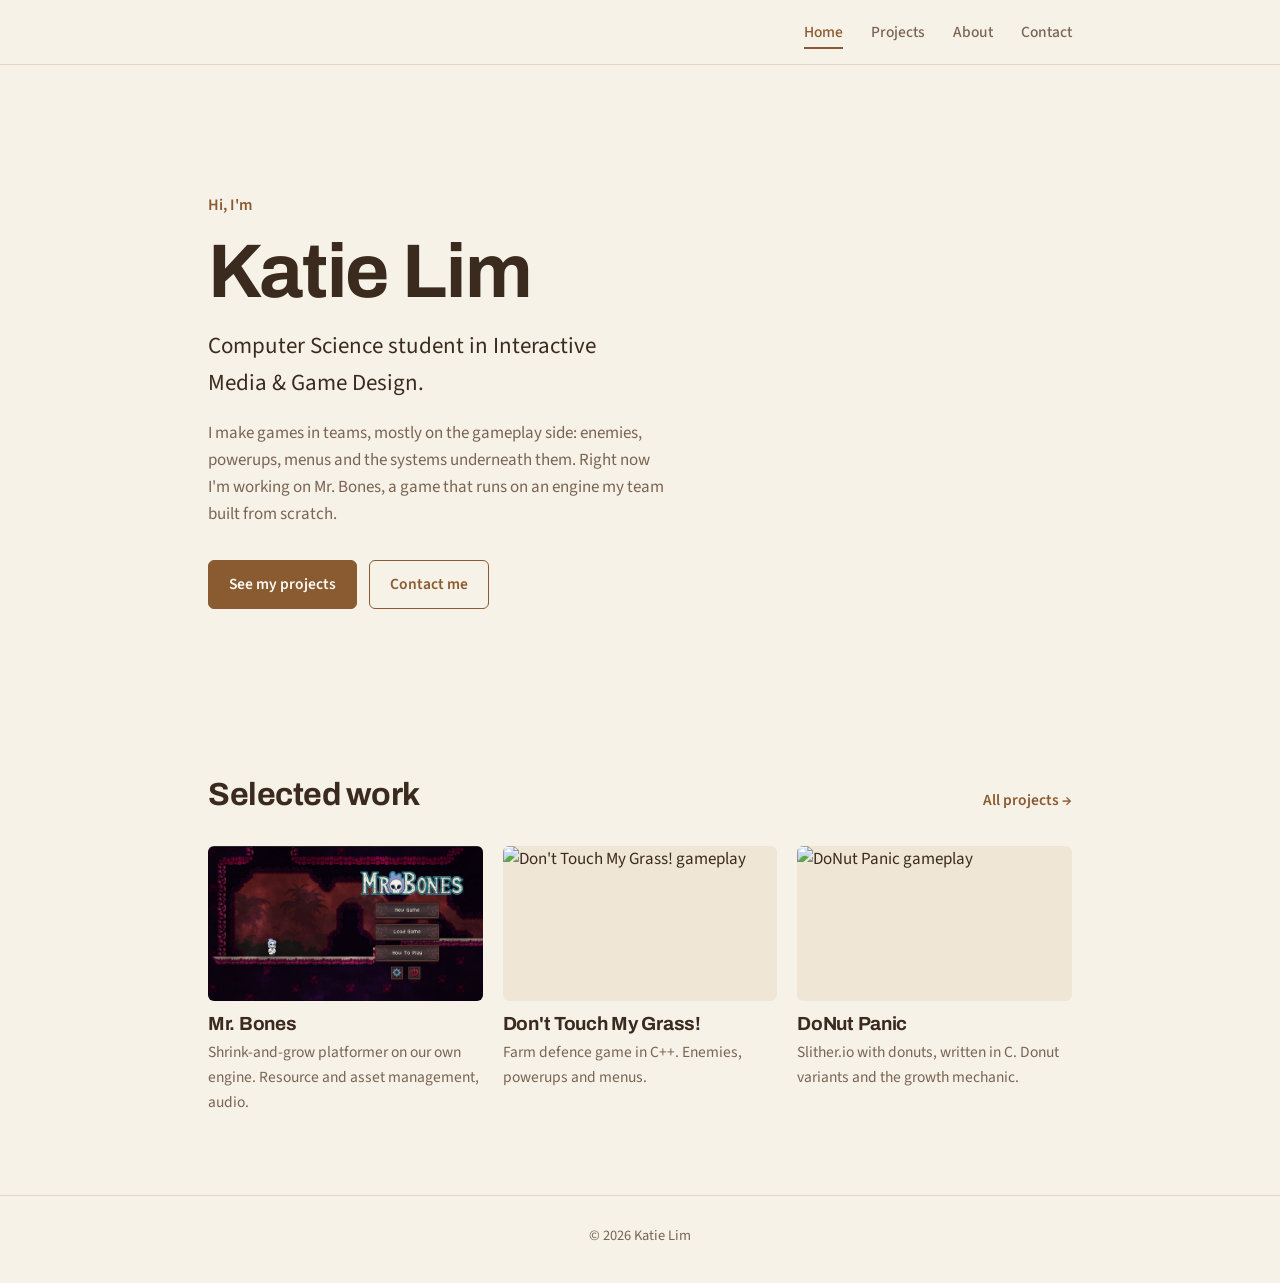
==== index.html @ 3eebc5cf "changed some stuff again" ====
<!DOCTYPE html>
<html lang="en">
<head>
<meta charset="UTF-8">
<meta name="viewport" content="width=device-width, initial-scale=1.0">
<title>Katie Lim — Game Programmer &amp; Designer</title>
<meta name="description" content="Portfolio of Katie Lim, Computer Science student in Interactive Media and Game Design.">
<link rel="preconnect" href="https://fonts.googleapis.com">
<link rel="preconnect" href="https://fonts.gstatic.com" crossorigin>
<link href="https://fonts.googleapis.com/css2?family=Archivo:wght@500;600;700&amp;family=Source+Sans+3:wght@400;500;600&amp;display=swap" rel="stylesheet">
<link rel="stylesheet" href="style.css">
</head>
<body>
<nav>
  <div class="wrap">
    <button class="nav-toggle" type="button" aria-expanded="false" aria-controls="nav-links" aria-label="Open menu">
      <span></span><span></span><span></span>
    </button>
    <ul class="nav-links" id="nav-links">
      <li><a href="index.html" class="active">Home</a></li>
      <li><a href="projects.html">Projects</a></li>
      <li><a href="about.html">About</a></li>
      <li><a href="contact.html">Contact</a></li>
    </ul>
  </div>
</nav>

<header class="hero">
  <div class="wrap">
    <p class="hello">Hi, I'm</p>
    <h1 class="name">Katie Lim</h1>
    <p class="role">Computer Science student in Interactive Media &amp; Game Design.</p>
    <p class="hero-blurb">
      I make games in teams, mostly on the gameplay side: enemies, powerups, menus and the
      systems underneath them. Right now I'm working on Mr. Bones, a game that runs on an
      engine my team built from scratch.
    </p>
    <div class="hero-actions">
      <a href="projects.html" class="btn btn-primary">See my projects</a>
      <a href="contact.html" class="btn btn-ghost">Contact me</a>
    </div>
  </div>
</header>

<section id="work">
  <div class="wrap">
    <div class="section-head">
      <h2>Selected work</h2>
      <a href="projects.html" class="section-link">All projects →</a>
    </div>

    <div class="work-list">
      <a class="work-card" href="projects.html#mr-bones">
        <div class="project-thumb"><img src="assets/mrbones-intro.jpg" alt="Mr. Bones intro screen" loading="lazy"></div>
        <h3>Mr. Bones</h3>
        <p>Shrink-and-grow platformer on our own engine. Resource and asset management, audio.</p>
      </a>
      <a class="work-card" href="projects.html#grass">
        <div class="project-thumb"><img src="https://img.youtube.com/vi/DJYpiA7K47s/hqdefault.jpg" alt="Don't Touch My Grass! gameplay" loading="lazy"></div>
        <h3>Don't Touch My Grass!</h3>
        <p>Farm defence game in C++. Enemies, powerups and menus.</p>
      </a>
      <a class="work-card" href="projects.html#donut-panic">
        <div class="project-thumb"><img src="https://static.wixstatic.com/media/d9d9ac_2ef6708afb624f35a8c2cbca67ca9515f000.jpg" alt="DoNut Panic gameplay" loading="lazy"></div>
        <h3>DoNut Panic</h3>
        <p>Slither.io with donuts, written in C. Donut variants and the growth mechanic.</p>
      </a>
    </div>
  </div>
</section>

<footer>
  © <span id="year"></span> Katie Lim
</footer>

<script src="site.js" defer></script>

</body>
</html>
---- style.css ----
/* ============================================
   Katie Lim — portfolio
   Light theme: cream + brown
   ============================================ */
:root{
  --bg:          #F7F2E8;   /* cream */
  --bg-card:     #FFFCF6;   /* lighter cream for cards */
  --bg-soft:     #EFE6D6;
  --line:        #E3D7C3;
  --ink:         #3B2A1E;   /* dark brown text */
  --ink-dim:     #7A6452;
  --accent:      #8A5A30;   /* warm brown */
  --accent-dark: #6C4422;
  --accent-soft: #F0E3CF;

  --head: 'Archivo', 'Helvetica Neue', Arial, sans-serif;
  --body: 'Source Sans 3', -apple-system, BlinkMacSystemFont, 'Segoe UI', sans-serif;

  --maxw: 960px;
  --pad: clamp(20px, 5vw, 48px);
}

*{ box-sizing:border-box; }
html{ scroll-behavior:smooth; }
@media (prefers-reduced-motion: reduce){
  html{ scroll-behavior:auto; }
  *{ transition-duration:0.001ms !important; animation-duration:0.001ms !important; }
}

body{
  margin:0;
  background:var(--bg);
  color:var(--ink);
  font-family:var(--body);
  font-size:17px;
  line-height:1.6;
  -webkit-font-smoothing:antialiased;
}


a{ color:var(--accent); }
::selection{ background:var(--accent-soft); }
:focus-visible{ outline:2px solid var(--accent); outline-offset:3px; }
img{ display:block; max-width:100%; }

h1,h2,h3,h4{
  font-family:var(--head);
  font-weight:700;
  margin:0;
  letter-spacing:-0.015em;
  line-height:1.15;
}
p{ margin:0; }

.wrap{
  position:relative;
  z-index:1;
  max-width:var(--maxw);
  margin:0 auto;
  padding:0 var(--pad);
}

/* ============================================
   NAV
   ============================================ */
nav{
  position:sticky; top:0;
  z-index:10;
  background:rgba(247,242,232,0.92);
  backdrop-filter:blur(6px);
  border-bottom:1px solid var(--line);
}
nav .wrap{
  display:flex;
  align-items:center;
  justify-content:flex-end;
  height:64px;
}
.nav-links{
  display:flex;
  gap:28px;
  list-style:none;
  margin:0; padding:0;
  font-size:15.5px;
  font-weight:500;
}
.nav-links a{
  color:var(--ink-dim);
  text-decoration:none;
  padding:4px 0;
  border-bottom:2px solid transparent;
}
.nav-links a:hover{ color:var(--ink); }
.nav-links a.active{ color:var(--accent); border-bottom-color:var(--accent); }

/* ============================================
   HERO + PAGE HEADERS
   ============================================ */
header.hero{
  padding:clamp(72px, 12vw, 128px) 0 clamp(56px, 8vw, 88px);
}
.hello{
  font-size:16px;
  font-weight:600;
  color:var(--accent);
  margin-bottom:14px;
}
h1.name{
  font-size:clamp(44px, 8vw, 76px);
  line-height:1.02;
}
.role{
  margin-top:18px;
  font-size:clamp(19px, 2.6vw, 23px);
  color:var(--ink);
  max-width:36ch;
}
.hero-blurb{
  margin-top:18px;
  max-width:58ch;
  color:var(--ink-dim);
}
.hero-actions{
  margin-top:32px;
  display:flex;
  gap:12px;
  flex-wrap:wrap;
}

header.page-head{
  padding:clamp(56px, 9vw, 88px) 0 clamp(28px, 5vw, 40px);
}
.page-title{ font-size:clamp(36px, 6vw, 52px); }
.page-sub{
  margin-top:12px;
  color:var(--ink-dim);
  max-width:56ch;
}

.btn{
  font-family:var(--body);
  font-weight:600;
  font-size:15.5px;
  text-decoration:none;
  padding:11px 20px;
  border-radius:6px;
  border:1.5px solid var(--accent);
  display:inline-flex; align-items:center; gap:8px;
  transition:background .15s ease, color .15s ease, border-color .15s ease;
}
.btn-primary{ background:var(--accent); color:var(--bg-card); }
.btn-primary:hover{ background:var(--accent-dark); border-color:var(--accent-dark); }
.btn-ghost{ background:transparent; color:var(--accent); }
.btn-ghost:hover{ background:var(--accent-soft); }

/* ============================================
   SECTIONS
   ============================================ */
section{
  padding:clamp(48px, 8vw, 80px) 0;
}
section + section{ border-top:1px solid var(--line); }
.section-head{
  display:flex;
  align-items:baseline;
  justify-content:space-between;
  gap:16px;
  flex-wrap:wrap;
  margin-bottom:32px;
}
.section-head h2{ font-size:clamp(26px, 4vw, 32px); }
.section-link{
  font-weight:600;
  font-size:15.5px;
  text-decoration:none;
}
.section-link:hover{ text-decoration:underline; text-underline-offset:3px; }

/* ============================================
   PROJECTS
   ============================================ */
.projects{ display:flex; flex-direction:column; gap:28px; }

.project{
  display:grid;
  grid-template-columns:minmax(0, 5fr) minmax(0, 6fr);
  gap:28px;
  padding:24px;
  background:var(--bg-card);
  border:1px solid var(--line);
  border-radius:10px;
  scroll-margin-top:84px;
}
.project.no-thumb{ grid-template-columns:1fr; }

.project-thumb{
  position:relative;
  aspect-ratio:16 / 9;
  border-radius:6px;
  overflow:hidden;
  background:var(--bg-soft);
  align-self:start;
}
.project-thumb img{
  width:100%; height:100%;
  object-fit:cover;
}
.project-meta{
  font-size:14px;
  font-weight:600;
  color:var(--accent);
  margin-bottom:6px;
}
.project h3{ font-size:24px; }
.project-desc{
  margin-top:10px;
  color:var(--ink-dim);
}
.project-tags{
  list-style:none;
  margin:16px 0 0; padding:0;
  display:flex; flex-wrap:wrap; gap:6px;
}
.project-tags li{
  font-size:13.5px;
  font-weight:600;
  color:var(--accent-dark);
  background:var(--accent-soft);
  padding:3px 10px;
  border-radius:4px;
}
.project-link{
  display:inline-block;
  margin-top:16px;
  font-weight:600;
  text-decoration:none;
}
.project-link:hover{ text-decoration:underline; text-underline-offset:3px; }

/* dropdown: full project */
.project-more{
  grid-column:1 / -1;
  border-top:1px solid var(--line);
  padding-top:8px;
}
.project-more summary{
  list-style:none;
  cursor:pointer;
  display:inline-flex; align-items:center; gap:8px;
  min-height:44px;
  font-weight:600;
  color:var(--accent);
  user-select:none;
  -webkit-tap-highlight-color:transparent;
}
.project-more summary::-webkit-details-marker{ display:none; }
.project-more summary::before{
  content:"›";
  display:inline-block;
  width:14px;
  font-size:22px;
  line-height:1;
  text-align:center;
  transform:translateY(-1px);
  transition:transform .2s ease;
}
.project-more[open] summary::before{ transform:translateY(-1px) rotate(90deg); }
.project-more summary:hover{ color:var(--accent-dark); }
.project-more .when-open{ display:none; }
.project-more[open] .when-open{ display:inline; }
.project-more[open] .when-closed{ display:none; }

.project-panel{ margin-top:18px; }
.video-frame{
  position:relative;
  aspect-ratio:16 / 9;
  background:#000;
  border-radius:6px;
  overflow:hidden;
}
.video-frame iframe,
.video-frame video{
  position:absolute; inset:0;
  width:100%; height:100%;
  border:0;
  object-fit:contain;
  background:#000;
}
.shots{
  display:grid;
  grid-template-columns:repeat(auto-fit, minmax(min(240px, 100%), 1fr));
  gap:12px;
}
.video-frame + .shots{ margin-top:12px; }
.shots a{ display:block; border-radius:6px; overflow:hidden; border:1px solid var(--line); }
.shots img{ width:100%; height:auto; }
.panel-grid{
  margin-top:20px;
  display:grid;
  grid-template-columns:1fr 1fr;
  gap:24px;
}
.project-panel h4{
  font-size:16px;
  margin-bottom:8px;
}
.project-panel ul{ margin:0; padding-left:20px; color:var(--ink-dim); }
.project-panel li{ margin-bottom:4px; }
.panel-credit{
  margin-top:18px;
  font-size:15px;
  color:var(--ink-dim);
}

/* compact list on the home page */
.work-list{ display:grid; grid-template-columns:repeat(3, 1fr); gap:20px; }
.work-card{
  display:block;
  text-decoration:none;
  color:inherit;
}
.work-card .project-thumb{ margin-bottom:12px; }
.work-card .project-thumb img{ transition:transform .3s ease; }
.work-card:hover .project-thumb img{ transform:scale(1.03); }
.work-card h3{ font-size:19px; }
.work-card:hover h3{ color:var(--accent); }
.work-card p{ margin-top:6px; font-size:15.5px; color:var(--ink-dim); }

/* ============================================
   ABOUT
   ============================================ */
.about-grid{
  display:grid;
  grid-template-columns:1.4fr 1fr;
  gap:48px;
}
.about-text p{ margin-bottom:16px; max-width:58ch; }
.about-text p:last-child{ margin-bottom:0; }
.skill-group{ margin-bottom:22px; }
.skill-group:last-child{ margin-bottom:0; }
.skill-label{
  font-family:var(--head);
  font-weight:600;
  font-size:15px;
  margin-bottom:8px;
}
.skill-list{ display:flex; flex-wrap:wrap; gap:6px; }
.skill-chip{
  font-size:14.5px;
  background:var(--bg-soft);
  border:1px solid var(--line);
  padding:4px 11px;
  border-radius:4px;
}

/* ============================================
   CONTACT
   ============================================ */
.contact-row{
  display:flex;
  justify-content:space-between;
  align-items:flex-end;
  flex-wrap:wrap;
  gap:32px;
}
.contact-big{
  font-family:var(--head);
  font-weight:700;
  font-size:clamp(30px, 5vw, 44px);
  line-height:1.1;
  max-width:14ch;
}
.contact-links{ display:flex; flex-direction:column; gap:10px; }
.contact-links a{
  font-size:17px;
  font-weight:600;
  text-decoration:none;
  width:max-content;
}
.contact-links a:hover{ text-decoration:underline; text-underline-offset:3px; }

footer{
  position:relative; z-index:1;
  border-top:1px solid var(--line);
  padding:28px var(--pad) 36px;
  text-align:center;
  font-size:14.5px;
  color:var(--ink-dim);
  background:var(--bg);
}

/* ============================================
   MOBILE MENU BUTTON (hidden on desktop)
   ============================================ */
.nav-toggle{
  display:none;
  width:44px; height:44px;
  margin-right:-10px;
  padding:0;
  border:0;
  background:transparent;
  cursor:pointer;
  flex-direction:column;
  align-items:center;
  justify-content:center;
  gap:5px;
  -webkit-tap-highlight-color:transparent;
}
.nav-toggle span{
  display:block;
  width:22px; height:2px;
  background:var(--ink);
  border-radius:2px;
  transition:transform .2s ease, opacity .2s ease;
}
nav.open .nav-toggle span:nth-child(1){ transform:translateY(7px) rotate(45deg); }
nav.open .nav-toggle span:nth-child(2){ opacity:0; }
nav.open .nav-toggle span:nth-child(3){ transform:translateY(-7px) rotate(-45deg); }

/* ============================================
   RESPONSIVE
   ============================================ */

/* touch screens: bigger tap targets */
@media (hover:none), (pointer:coarse){
  .section-link, .project-link, .contact-links a{
    display:inline-flex; align-items:center; min-height:44px;
  }
  .work-card .project-thumb img, .work-card:hover .project-thumb img{ transform:none; }
}

/* tablet */
@media (max-width:900px){
  .work-list{ grid-template-columns:repeat(2, 1fr); }
  .work-list .work-card:last-child:nth-child(odd){ grid-column:1 / -1; }
  .work-list .work-card:last-child:nth-child(odd) .project-thumb{ max-width:calc(50% - 10px); }
  .about-grid{ grid-template-columns:1fr; gap:36px; }
}
@media (max-width:900px) and (min-width:641px){
  .work-list .work-card:last-child:nth-child(odd){
    display:grid; grid-template-columns:1fr 1fr; gap:0 20px; align-items:start;
  }
  .work-list .work-card:last-child:nth-child(odd) .project-thumb{ max-width:none; grid-row:span 3; margin-bottom:0; }
}

/* small tablet / large phone: card stacks, image on top */
@media (max-width:700px){
  .project{ grid-template-columns:1fr; gap:16px; padding:16px; }
  .panel-grid{ grid-template-columns:1fr; gap:18px; }
}

/* phone */
@media (max-width:640px){
  body{ font-size:16.5px; }
  nav .wrap{ height:56px; }
  .nav-toggle{ display:flex; }
  .nav-links{
    position:absolute;
    top:100%; left:0; right:0;
    flex-direction:column;
    gap:0;
    padding:6px var(--pad) 14px;
    background:var(--bg);
    border-bottom:1px solid var(--line);
    box-shadow:0 12px 24px -16px rgba(59,42,30,0.25);
    font-size:17px;
    display:none;
  }
  nav.open .nav-links{ display:flex; }
  .nav-links a{
    display:flex; align-items:center;
    min-height:48px;
    border-bottom:1px solid var(--line);
  }
  .nav-links li:last-child a{ border-bottom:0; }
  .nav-links a.active{ border-bottom-color:var(--line); }
  .nav-links a.active::before{
    content:""; width:6px; height:6px; border-radius:50%;
    background:var(--accent); margin-right:10px;
  }

  header.hero{ padding:56px 0 48px; }
  .hero-actions .btn{ flex:1 1 auto; justify-content:center; min-height:48px; }

  .work-list{ grid-template-columns:1fr; gap:28px; }
  .work-list .work-card:last-child:nth-child(odd) .project-thumb{ max-width:none; }

  .section-head{ margin-bottom:22px; }
  .project h3{ font-size:22px; }
  .project-panel{ margin-top:10px; }
  .contact-row{ flex-direction:column; align-items:flex-start; gap:20px; }
}

/* ============================================
   PROJECT EXTRAS: video thumbnails, full map, video sets
   ============================================ */
.project-thumb video{
  width:100%; height:100%;
  object-fit:cover;
  display:block;
  background:var(--bg-soft);
}
.map-full{
  display:block;
  border-radius:6px;
  overflow:hidden;
  border:1px solid var(--line);
  margin-bottom:12px;
}
.map-full img{ width:100%; height:auto; }
.video-set{
  display:grid;
  grid-template-columns:repeat(3, minmax(0, 1fr));
  gap:12px;
}
.video-set figure{ margin:0; }
.video-set figcaption{
  margin-top:8px;
  font-family:var(--head);
  font-weight:600;
  font-size:15px;
}
.project-panel > .project-link{ margin-top:18px; }
.shots-2{ grid-template-columns:repeat(2, minmax(0, 1fr)); }
@media (max-width:820px){
  .video-set{ grid-template-columns:1fr; gap:18px; }
}
@media (max-width:560px){
  .shots-2{ grid-template-columns:1fr; }
}
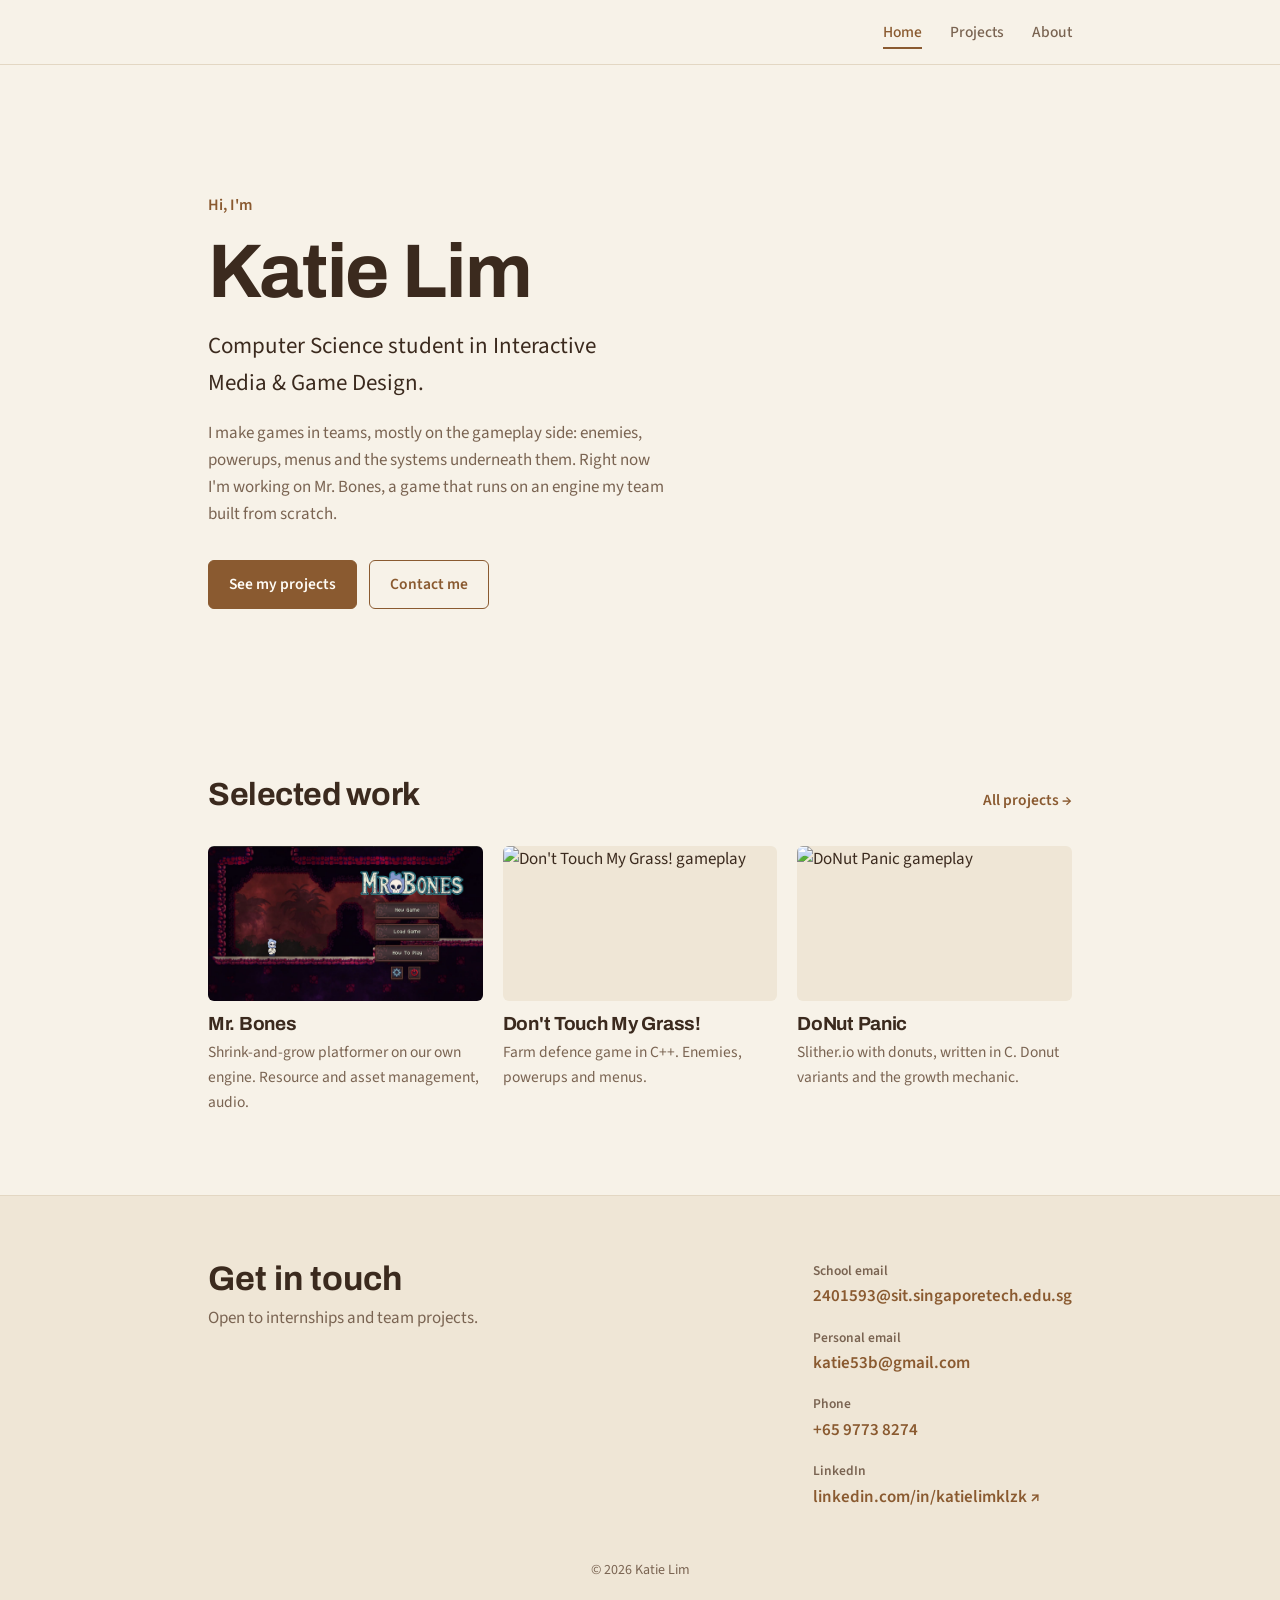
==== commit 89a69e16: "made contact file a footer instead" ====
--- a/index.html
+++ b/index.html
@@ -20,7 +20,6 @@
       <li><a href="index.html" class="active">Home</a></li>
       <li><a href="projects.html">Projects</a></li>
       <li><a href="about.html">About</a></li>
-      <li><a href="contact.html">Contact</a></li>
     </ul>
   </div>
 </nav>
@@ -37,7 +36,7 @@
     </p>
     <div class="hero-actions">
       <a href="projects.html" class="btn btn-primary">See my projects</a>
-      <a href="contact.html" class="btn btn-ghost">Contact me</a>
+      <a href="#contact" class="btn btn-ghost">Contact me</a>
     </div>
   </div>
 </header>
@@ -69,8 +68,35 @@
   </div>
 </section>
 
-<footer>
-  © <span id="year"></span> Katie Lim
+<footer id="contact">
+  <div class="wrap footer-inner">
+    <div class="footer-intro">
+      <p class="footer-title">Get in touch</p>
+      <p class="footer-sub">Open to internships and team projects.</p>
+    </div>
+    <div class="footer-links">
+      <p class="contact-item">
+        <span class="contact-label">School email</span>
+        <a href="mailto:2401593@sit.singaporetech.edu.sg">2401593@sit.singaporetech.edu.sg</a>
+      </p>
+      <p class="contact-item">
+        <span class="contact-label">Personal email</span>
+        <a href="mailto:katie53b@gmail.com">katie53b@gmail.com</a>
+      </p>
+      
+      
+      <p class="contact-item">
+        <span class="contact-label">Phone</span>
+        <a href="tel:+65 9773 8274">+65 9773 8274</a>
+      </p>
+      
+      <p class="contact-item">
+        <span class="contact-label">LinkedIn</span>
+        <a href="https://www.linkedin.com/in/katielimklzk" target="_blank" rel="noopener">linkedin.com/in/katielimklzk ↗</a>
+      </p>
+    </div>
+  </div>
+  <p class="footer-copy">© <span id="year"></span> Katie Lim</p>
 </footer>
 
 <script src="site.js" defer></script>
--- a/style.css
+++ b/style.css
@@ -378,15 +378,55 @@
   width:max-content;
 }
 .contact-links a:hover{ text-decoration:underline; text-underline-offset:3px; }
+.contact-links{ gap:18px; }
+.contact-item{ display:flex; flex-direction:column; gap:2px; margin:0; }
+.contact-label{ font-size:13.5px; font-weight:600; color:var(--ink-dim); }
+.contact-links a{ max-width:100%; overflow-wrap:anywhere; }
+
+.about-photo{
+  width:200px; max-width:60%;
+  aspect-ratio:4 / 5;
+  object-fit:cover;
+  border-radius:10px;
+  border:1px solid var(--line);
+  display:block;
+  margin:0 auto 22px;
+}
 
 footer{
   position:relative; z-index:1;
   border-top:1px solid var(--line);
-  padding:28px var(--pad) 36px;
+  padding:clamp(40px, 6vw, 64px) 0 28px;
+  background:var(--bg-soft);
+  scroll-margin-top:64px;
+}
+.footer-inner{
+  display:flex;
+  justify-content:space-between;
+  align-items:flex-start;
+  flex-wrap:wrap;
+  gap:28px 48px;
+}
+.footer-title{
+  font-family:var(--head);
+  font-weight:700;
+  font-size:clamp(26px, 4vw, 34px);
+  line-height:1.1;
+}
+.footer-sub{ margin-top:8px; color:var(--ink-dim); }
+.footer-links{ display:flex; flex-direction:column; gap:16px; }
+.footer-links a{
+  font-weight:600;
+  text-decoration:none;
+  max-width:100%;
+  overflow-wrap:anywhere;
+}
+.footer-links a:hover{ text-decoration:underline; text-underline-offset:3px; }
+.footer-copy{
+  margin-top:clamp(32px, 5vw, 48px);
   text-align:center;
-  font-size:14.5px;
-  color:var(--ink-dim);
-  background:var(--bg);
+  font-size:14px;
+  color:var(--ink-dim);
 }
 
 /* ============================================
@@ -521,6 +561,19 @@
   font-size:15px;
 }
 .project-panel > .project-link{ margin-top:18px; }
+.video-set .cadence{
+  margin-top:4px;
+  font-family:ui-monospace, 'SFMono-Regular', Menlo, Consolas, monospace;
+  font-size:12.5px;
+  line-height:1.5;
+  color:var(--ink-dim);
+}
+.video-set .cadence-note{ font-family:var(--body); font-size:14px; }
+.project-panel li strong{
+  display:inline-block;
+  min-width:1.4em;
+  color:var(--accent);
+}
 .shots-2{ grid-template-columns:repeat(2, minmax(0, 1fr)); }
 @media (max-width:820px){
   .video-set{ grid-template-columns:1fr; gap:18px; }
@@ -528,3 +581,5 @@
 @media (max-width:560px){
   .shots-2{ grid-template-columns:1fr; }
 }
+
+@media (hover:none), (pointer:coarse){ .footer-links a{ display:inline-flex; align-items:center; min-height:40px; } }
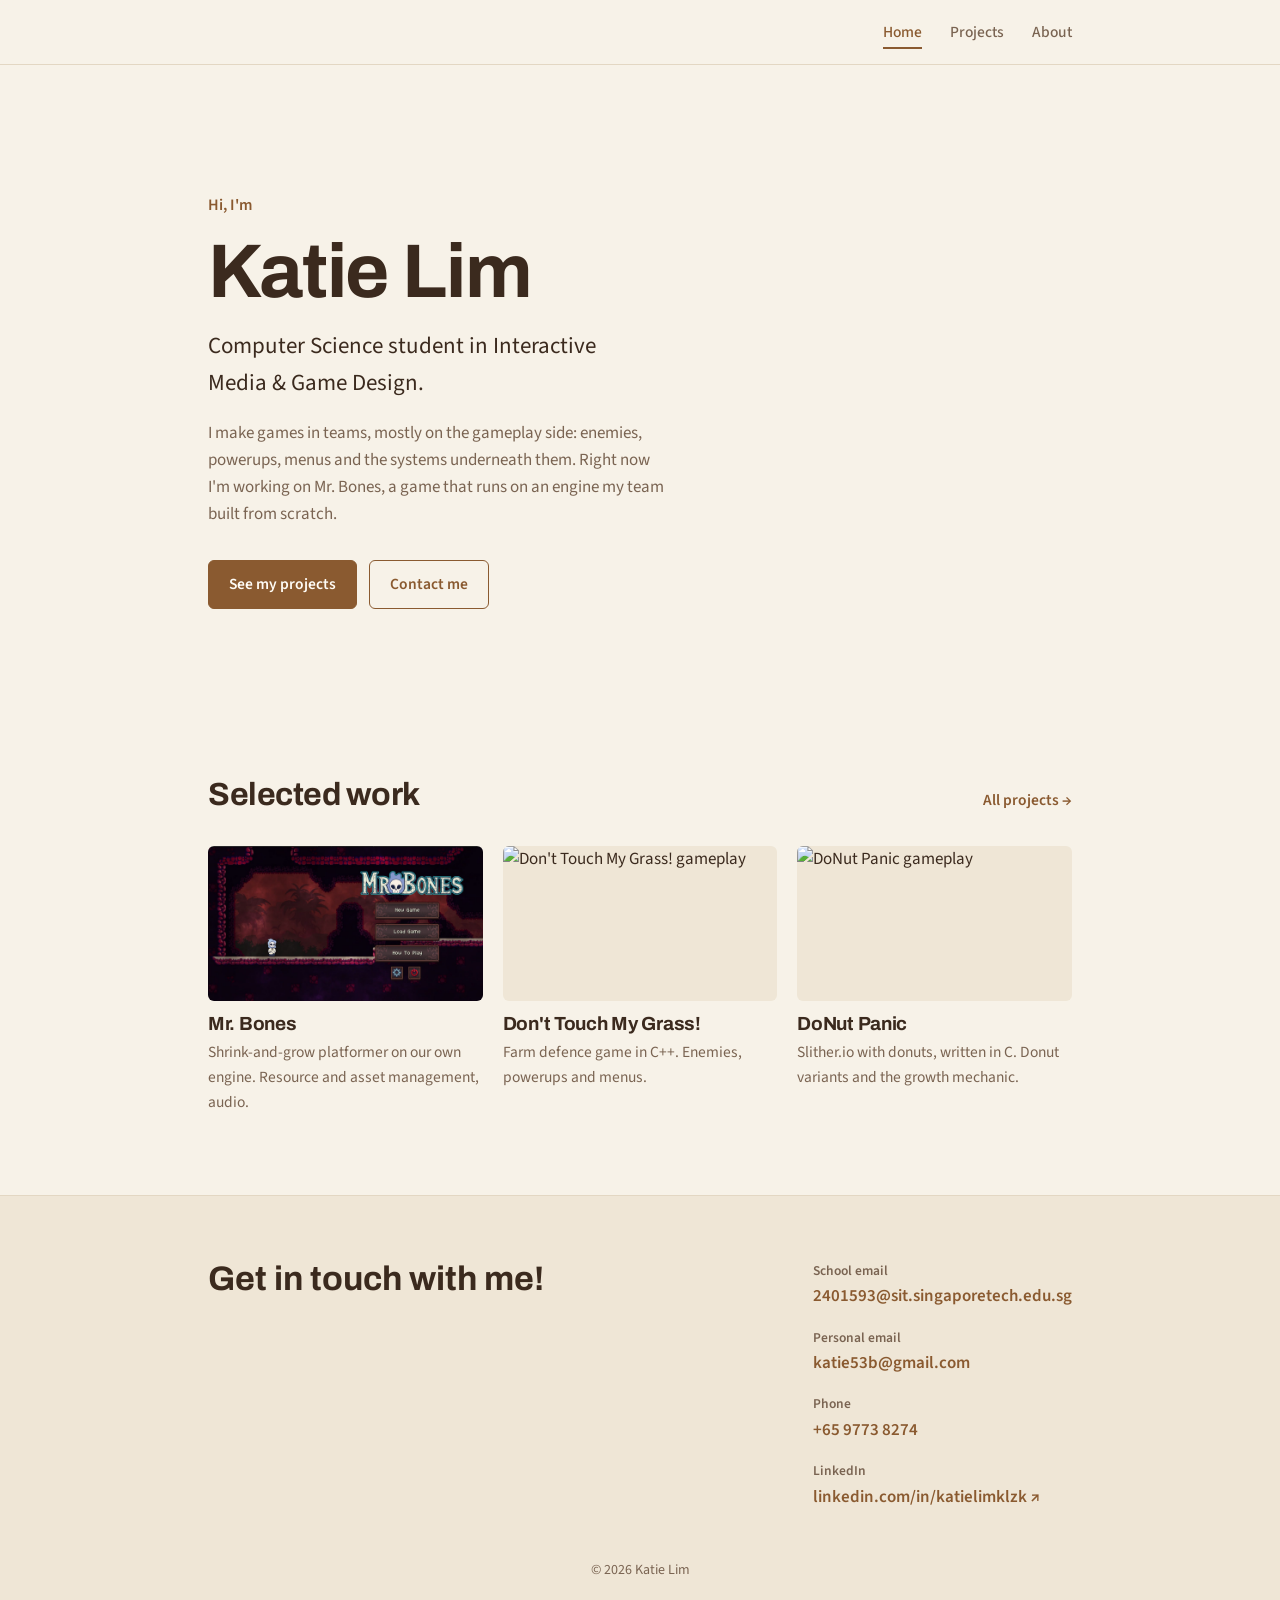
==== commit 9ce932cf: "Update index.html" ====
--- a/index.html
+++ b/index.html
@@ -71,8 +71,8 @@
 <footer id="contact">
   <div class="wrap footer-inner">
     <div class="footer-intro">
-      <p class="footer-title">Get in touch</p>
-      <p class="footer-sub">Open to internships and team projects.</p>
+      <p class="footer-title">Get in touch with me!</p>
+  
     </div>
     <div class="footer-links">
       <p class="contact-item">
@@ -83,8 +83,7 @@
         <span class="contact-label">Personal email</span>
         <a href="mailto:katie53b@gmail.com">katie53b@gmail.com</a>
       </p>
-      
-      
+
       <p class="contact-item">
         <span class="contact-label">Phone</span>
         <a href="tel:+65 9773 8274">+65 9773 8274</a>
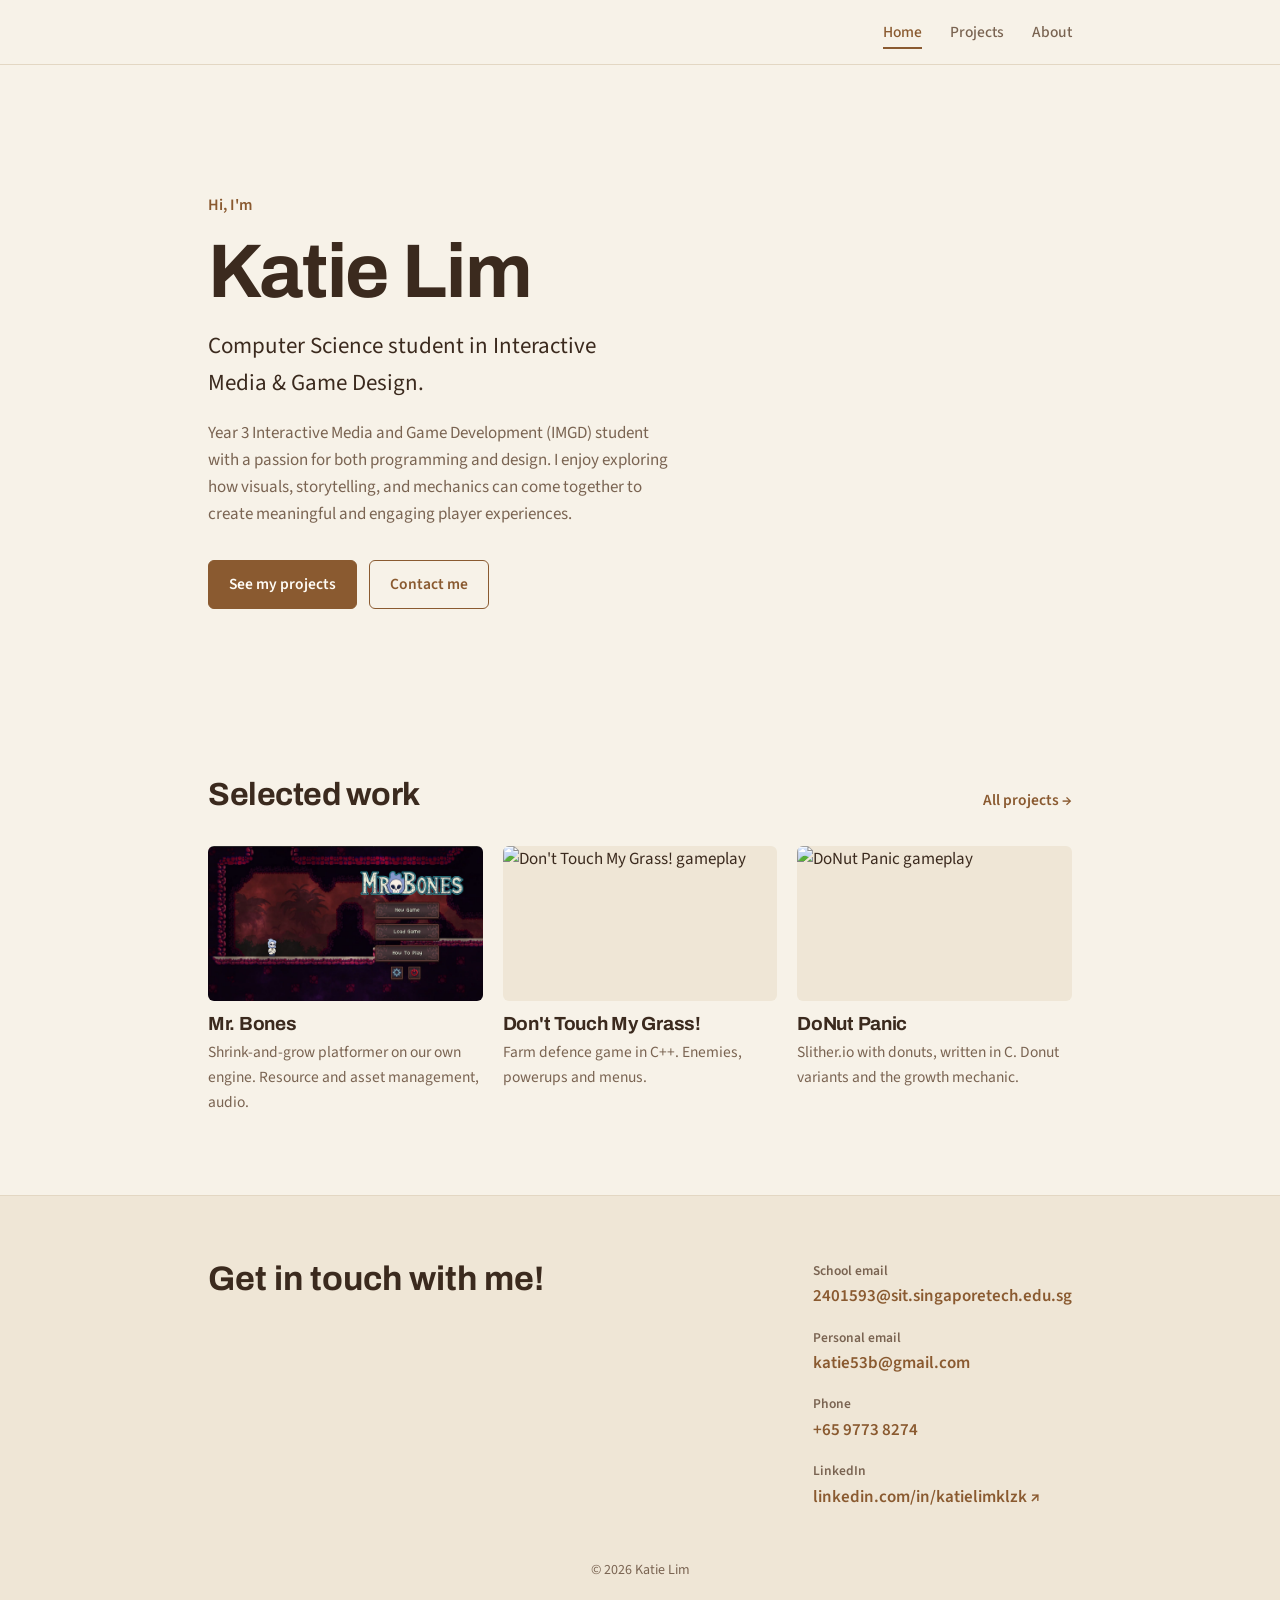
==== commit 3fa8ea10: "Update index.html" ====
--- a/index.html
+++ b/index.html
@@ -30,9 +30,8 @@
     <h1 class="name">Katie Lim</h1>
     <p class="role">Computer Science student in Interactive Media &amp; Game Design.</p>
     <p class="hero-blurb">
-      I make games in teams, mostly on the gameplay side: enemies, powerups, menus and the
-      systems underneath them. Right now I'm working on Mr. Bones, a game that runs on an
-      engine my team built from scratch.
+      Year 3 Interactive Media and Game Development (IMGD) student with a passion for both programming and design. I enjoy exploring how visuals, storytelling, and mechanics can come together to create meaningful and engaging player experiences.
+
     </p>
     <div class="hero-actions">
       <a href="projects.html" class="btn btn-primary">See my projects</a>
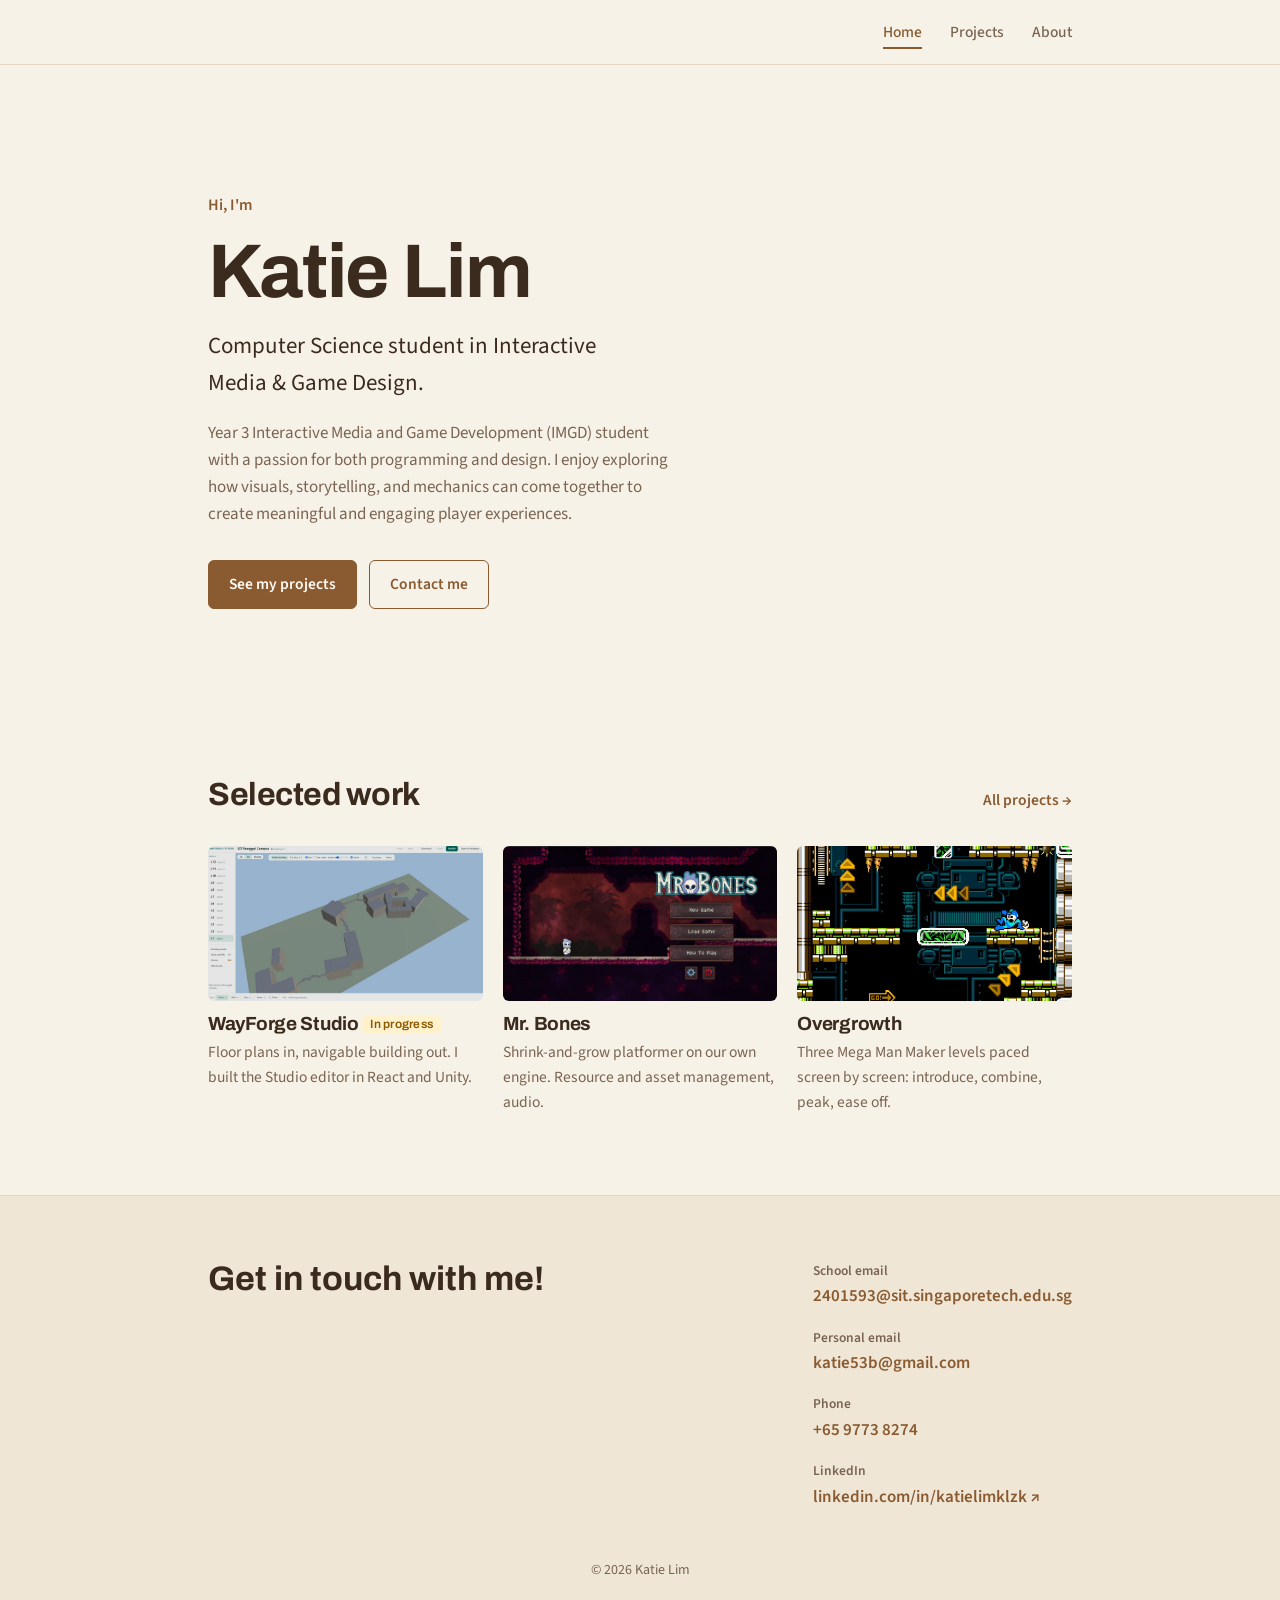
==== commit 3480f5eb: "added in wayforge studio as a current in progress project" ====
--- a/index.html
+++ b/index.html
@@ -30,8 +30,8 @@
     <h1 class="name">Katie Lim</h1>
     <p class="role">Computer Science student in Interactive Media &amp; Game Design.</p>
     <p class="hero-blurb">
-      Year 3 Interactive Media and Game Development (IMGD) student with a passion for both programming and design. I enjoy exploring how visuals, storytelling, and mechanics can come together to create meaningful and engaging player experiences.
-
+      Year 3 Interactive Media and Game Development (IMGD) student with a passion for both programming and design. 
+      I enjoy exploring how visuals, storytelling, and mechanics can come together to create meaningful and engaging player experiences.
     </p>
     <div class="hero-actions">
       <a href="projects.html" class="btn btn-primary">See my projects</a>
@@ -48,20 +48,20 @@
     </div>
 
     <div class="work-list">
+      <a class="work-card" href="projects.html#wayforge">
+        <div class="project-thumb"><img src="assets/wayforge-studio-3d.jpg" alt="WayForge Studio showing the SIT Punggol campus in 3D" loading="lazy"></div>
+        <h3>WayForge Studio <span class="status">In progress</span></h3>
+        <p>Floor plans in, navigable building out. I built the Studio editor in React and Unity.</p>
+      </a>
       <a class="work-card" href="projects.html#mr-bones">
         <div class="project-thumb"><img src="assets/mrbones-intro.jpg" alt="Mr. Bones intro screen" loading="lazy"></div>
         <h3>Mr. Bones</h3>
         <p>Shrink-and-grow platformer on our own engine. Resource and asset management, audio.</p>
       </a>
-      <a class="work-card" href="projects.html#grass">
-        <div class="project-thumb"><img src="https://img.youtube.com/vi/DJYpiA7K47s/hqdefault.jpg" alt="Don't Touch My Grass! gameplay" loading="lazy"></div>
-        <h3>Don't Touch My Grass!</h3>
-        <p>Farm defence game in C++. Enemies, powerups and menus.</p>
-      </a>
-      <a class="work-card" href="projects.html#donut-panic">
-        <div class="project-thumb"><img src="https://static.wixstatic.com/media/d9d9ac_2ef6708afb624f35a8c2cbca67ca9515f000.jpg" alt="DoNut Panic gameplay" loading="lazy"></div>
-        <h3>DoNut Panic</h3>
-        <p>Slither.io with donuts, written in C. Donut variants and the growth mechanic.</p>
+      <a class="work-card" href="projects.html#overgrowth">
+        <div class="project-thumb"><img src="assets/overgrowth-cover.png" alt="Overgrowth level in Mega Man Maker" loading="lazy"></div>
+        <h3>Overgrowth</h3>
+        <p>Three Mega Man Maker levels paced screen by screen: introduce, combine, peak, ease off.</p>
       </a>
     </div>
   </div>
--- a/style.css
+++ b/style.css
@@ -583,3 +583,17 @@
 }
 
 @media (hover:none), (pointer:coarse){ .footer-links a{ display:inline-flex; align-items:center; min-height:40px; } }
+
+/* Status badge for work in progress */
+.status{
+  display:inline-block;
+  font-size:12px;
+  font-weight:600;
+  letter-spacing:.02em;
+  color:#8a5a00;
+  background:#fff1cc;
+  padding:2px 8px;
+  border-radius:4px;
+  vertical-align:middle;
+}
+.project-info .project-link + .project-link{ margin-left:16px; }
